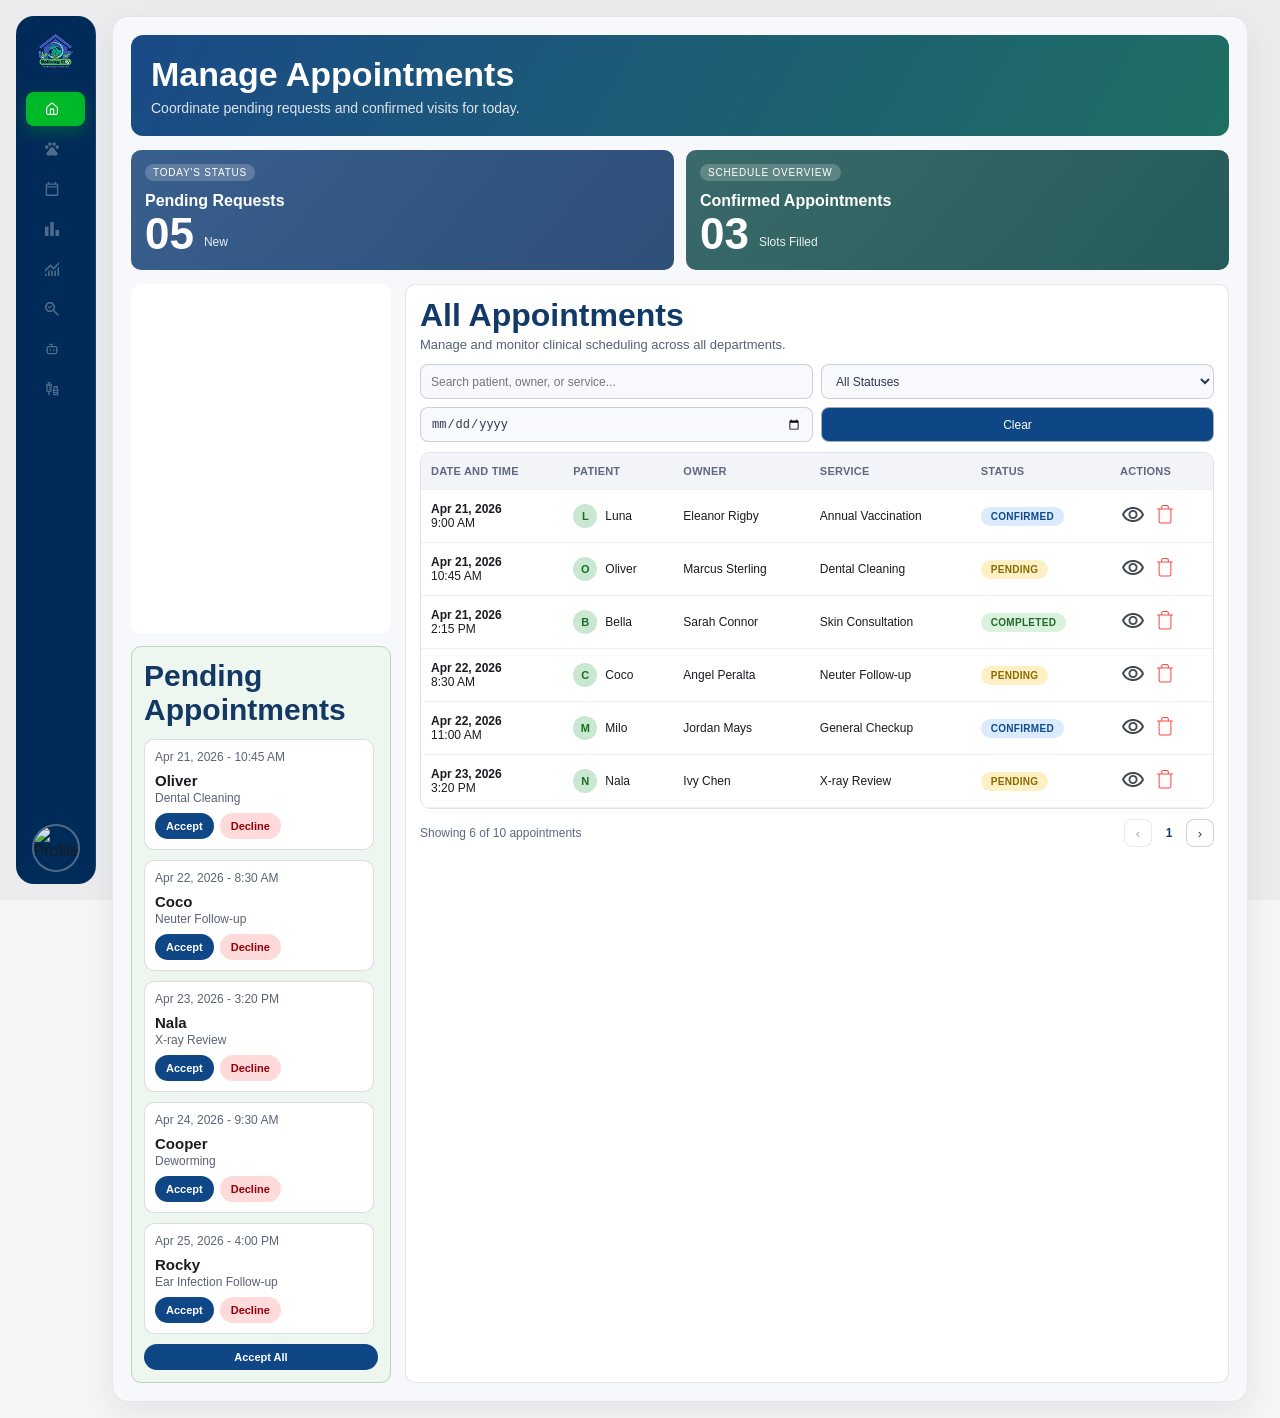
==== Vet-side/HTML/appointment.html @ c008c8a7 "new file:   Vet-side/CSS/AppointmentMNG.css 	modified:   Vet-side/CSS/index.css 	new file:   Vet-sid" ====
<!DOCTYPE html>
<html lang="en">
<head>
    <meta charset="UTF-8">
    <meta name="viewport" content="width=device-width, initial-scale=1.0">
    <title>VBETTER - Appointment Management</title>
     <link rel="stylesheet" href="/Vet-side/CSS/sideBar.css">
     <link href="https://cdn.jsdelivr.net/npm/fullcalendar@6.1.8/index.global.min.css" rel="stylesheet">
    <script src="https://cdn.jsdelivr.net/npm/fullcalendar@6.1.8/index.global.min.js"></script>
    <script src="https://cdn.jsdelivr.net/npm/chart.js"></script>
    <link rel="stylesheet" href="/Vet-side/CSS/AppointmentMNG.css">
     <script src="/Vet-side/JS/sidebar.js"></script>
   
</head>
<body>
    <div class="main-holder">
         <div class="sidebar">
            <div class="sidebar-header">
                <div class="logo"><img src="../Images/logo.png" alt="VBETTER Logo"></div>
            </div>
            <nav class="sidebar-nav">
                <a href="index.html" class="nav-item active" title="Dashboard">
                    <img src="/Vet-side/Images/home.png" class="nav-icon" alt="Dashboard-icon">
                    <span class="nav-label">Dashboard</span>
                </a>
                <a href="appointment.html" class="nav-item" title="Patients">
                    <img src="/Vet-side/Images/paw.svg" class="nav-icon" alt="Patient_record-icon">
                    <span class="nav-label">Appointment Management</span>
                </a>
                <a href="#" class="nav-item" title="Appointments">
                    <img src="/Vet-side/Images/n.svg" class="nav-icon" alt="Appointment-icon">
                    <span class="nav-label">Patient Records</span>
                </a>
                <a href="#" class="nav-item" title="Reports">
                    <img src="/Vet-side/Images/graph.svg" class="nav-icon" alt="Reports-icon">
                    <span class="nav-label">Report</span>
                </a>
                 <a href="#" class="nav-item" title="Disease_Analytics">
                    <img src="/Vet-side/Images/graph2.svg" class="nav-icon" alt="Disease Analytics-logo ">
                    <span class="nav-label">Disease Analytics</span>
                </a>
                  <a href="#" class="nav-item" title="lost_&_found">
                    <img src="/Vet-side/Images/lostandFound.svg" class="nav-icon" alt="Lost and Found-logo" >
                    <span class="nav-label">Lost And Found</span>
                </a>
                  <a href="#" class="nav-item" title="chatbot_insights">
                    <img src="/Vet-side/Images/chatbot.svg" class="nav-icon" alt="Chatbot-logo">
                    <span class="nav-label">Chatbot Management</span>
                </a>
                  <a href="#" class="nav-item" title="Mass_Vaccine">
                    <img src="/Vet-side/Images/vaccine.svg" class="nav-icon" alt="Vaccine-logo">
                    <span class="nav-label">Mass Vaccination</span>
                </a>
            </nav>
            <div class="sidebar-footer">
                <img src="https://via.placeholder.com/40" alt="Profile" class="profile-pic">
                <span class="nav-label">Mass Vaccination</span>
            </div>
        </div>
        <div class="right-content">
            <div class="header">
                <h2>Manage Appointments</h2>
                <p>Coordinate pending requests and confirmed visits for today.</p>
            </div>
            <div class="card-holder">
                <div class="pending-reqeust">
                    <p class="card-kicker">Today's Status</p>
                    <h3>Pending Requests</h3>
                    <div class="card-stat">
                        <span id="pending-count">0</span>
                        <small>New</small>
                    </div>
                </div>
                <div class="confirmed-request">
                    <p class="card-kicker">Schedule Overview</p>
                    <h3>Confirmed Appointments</h3>
                    <div class="card-stat">
                        <span id="confirmed-count">0</span>
                        <small>Slots Filled</small>
                    </div>
                </div>
            </div>
            <div class="main-content">
                <div class="left-side">
                    <div id="calendar"></div>
                    <div class="Pending-appointment">
                        <h2>Pending Appointments</h2>
                        <div class="appointment-holder" id="appt-Holder">

                        </div>
                        <div class="pending-empty" id="pending-empty" hidden>
                            <img src="/Vet-side/Images/Tech Life Dog.png" alt="No pending appointments" id="pending-empty-image">
                            <p>No pending appointments right now.</p>
                        </div>
                    <button id= "accept-butt"> Accept All</button>
                    </div>
                </div>
                <div class="right-side">
                    <div class="table-header">
                        <h2>All Appointments</h2>
                        <p>Manage and monitor clinical scheduling across all departments.</p>
                    </div>
                    <div class="side-feature">
                        <div class="search">
                            <input type="text" id="search-input" placeholder="Search patient, owner, or service...">
                            <select id="status-filter" aria-label="Filter by status">
                                <option value="all">All Statuses</option>
                                <option value="pending">Pending</option>
                                <option value="confirmed">Confirmed</option>
                                <option value="completed">Completed</option>
                                <option value="canceled">Canceled</option>
                            </select>
                            <input type="date" id="date-filter" aria-label="Filter by date">
                            <button id="clear-filters" type="button">Clear</button>
                        </div>
                    </div>
                    <div class="appointment-table-wrap">
                        <table class="appointment-table">
                            <thead>
                                <tr>
                                    <th>Date and Time</th>
                                    <th>Patient</th>
                                    <th>Owner</th>
                                    <th>Service</th>
                                    <th>Status</th>
                                    <th>Actions</th>
                                </tr>
                            </thead>
                            <tbody id="appointment-tbody"></tbody>
                        </table>
                    </div>
                    <div class="table-footer">
                        <p id="table-summary">Showing 0 appointments</p>
                        <div class="pager">
                            <button type="button" id="prev-page" aria-label="Previous page">&#8249;</button>
                            <span id="page-label">1</span>
                            <button type="button" id="next-page" aria-label="Next page">&#8250;</button>
                        </div>
                    </div>
                </div>
            </div>
        </div>
    </div>
 <div class="modal-overlay" id="modal-overlay" hidden>
        <section class="modal-shell" id="modal-shell" role="dialog" aria-modal="true" aria-labelledby="modal-title">
            <button type="button" class="modal-close" id="modal-close" aria-label="Close modal">&times;</button>
            <div id="modal-content"></div>
        </section>
    </div>
   
</body>
<script src="/Vet-side/JS/appointmentMNG.js"></script>
</html>
---- Vet-side/CSS/sideBar.css ----
:root {
    --primary-dark: #002A58;
    --primary-blue: #004080;
    --primary-light: #0E4686;
    --secondary-green: #1B6D24;
    --secondary-light-green: #00B928;
    --accent-red: #93000A;
    --accent-light-red: #FFDAD6;
    --background-light: #F3F3F9;
    --background-gray: rgba(66, 71, 80, 0.05);
    --text-primary: #1A1C20;
    --text-secondary: #424750;
    --text-tertiary: #737781;
    --border-light: rgba(195, 198, 210, 0.30);
    --white: #FFFFFF;
    --sidebar-width-collapsed: 80px;
    --sidebar-width-expanded: 160px;
    --shell-gap: 16px;
    --sidebar-main-gap: 16px;
    --transition: all 0.3s ease;
}

.sidebar.expanded ~ .mainContent {
    margin-left: calc(var(--shell-gap) + var(--sidebar-width-expanded) + var(--sidebar-main-gap));
    width: calc(100% - (var(--shell-gap) + var(--sidebar-width-expanded) + var(--sidebar-main-gap)));
}

.sidebar.expanded ~ .right-content {
    margin-left: calc(var(--sidebar-width-expanded) + var(--sidebar-main-gap));
    width: calc(100% - (var(--sidebar-width-expanded) + var(--sidebar-main-gap) + var(--shell-gap)));
}
.sidebar {
    width: var(--sidebar-width-collapsed);
    height: calc(100vh - (var(--shell-gap) * 2));
    background: var(--primary-dark);
    display: flex;
    flex-direction: column;
    justify-content: space-between;
    align-items: stretch;
    padding: 12px 10px;
    position: fixed;
    left: var(--shell-gap);
    top: var(--shell-gap);
    border-radius: 18px;
    overflow: hidden;
    border-right: 1px solid rgba(255, 255, 255, 0.1);
    transition: width 0.28s ease;
}

.sidebar.expanded {
    width: var(--sidebar-width-expanded);
}

.sidebar-header {
    width: 100%;
    display: flex;
    justify-content: center;
    margin-bottom: 14px;
}

.logo {
    width: 50px;
    height: 50px;
    border-radius: 12px;
    display: flex;
    align-items: center;
    justify-content: center;
    color: var(--white);
    font-weight: 800;
    font-size: 24px;
    
}

.sidebar-nav {
    display: flex;
    flex-direction: column;
    gap: 6px;
    flex: 1;
    justify-content: flex-start;
}

.nav-item {
    width: 100%;
    min-height: 34px;
    display: flex;
    align-items: center;
    justify-content: center;
    gap: 8px;
    border-radius: 8px;
    color: rgba(255, 255, 255, 0.7);
    cursor: pointer;
    transition: var(--transition);
    text-decoration: none;
    padding: 7px 0;
}

.sidebar.expanded .nav-item {
    justify-content: flex-start;
    padding: 7px 10px;
}

.nav-item:hover {
    background: rgba(0, 185, 40, 0.22);
    color: var(--white);
}

.nav-item.active {
    background: var(--secondary-light-green);
    color: var(--white);
    box-shadow: 0 6px 18px rgba(0, 185, 40, 0.3);
}

.nav-icon {
    width: 14px;
    height: 14px;
    stroke-width: 2;
    flex-shrink: 0;
    opacity: 0.95;
}

.nav-label {
    font-size: 11px;
    font-weight: 600;
    line-height: 1.2;
    opacity: 0;
    max-width: 0;
    overflow: hidden;
    white-space: nowrap;
    transition: opacity 0.18s ease, max-width 0.18s ease;
}

.sidebar.expanded .nav-label {
    opacity: 1;
    max-width: 140px;
}

.sidebar-footer {
    width: 100%;
    display: flex;
    justify-content: center;
}

.sidebar.expanded .sidebar-footer {
    justify-content: flex-start;
}

.profile-pic {
    width: 48px;
    height: 48px;
    border-radius: 50%;
    border: 2px solid rgba(255, 255, 255, 0.3);
    cursor: pointer;
    transition: var(--transition);
}

.profile-pic:hover {
    border-color: var(--secondary-light-green);
}

@media (max-width: 768px) {
    .sidebar {
        position: relative;
        left: 0;
        top: 0;
        width: 100%;
        height: auto;
        border-radius: 12px;
        padding: 10px 12px;
        flex-direction: row;
        align-items: center;
        gap: 10px;
    }

    .sidebar.expanded {
        width: 100%;
    }

    .sidebar-header {
        margin-bottom: 0;
        justify-content: flex-start;
    }

    .logo {
        width: 40px;
        height: 40px;
    }

    .sidebar-nav {
        flex-direction: row;
        align-items: center;
        gap: 8px;
        overflow-x: auto;
        flex: 1;
        padding-bottom: 2px;
    }

    .nav-item,
    .sidebar.expanded .nav-item {
        width: auto;
        min-width: 42px;
        min-height: 42px;
        justify-content: center;
        padding: 8px;
        border-radius: 10px;
        flex-shrink: 0;
    }

    .nav-label,
    .sidebar.expanded .nav-label {
        display: none;
        opacity: 0;
        max-width: 0;
    }

    .sidebar-footer {
        display: none;
    }

    .sidebar ~ .mainContent,
    .sidebar ~ .right-content,
    .sidebar.expanded ~ .mainContent,
    .sidebar.expanded ~ .right-content {
        margin-left: 0 !important;
        width: 100% !important;
    }
}
---- Vet-side/CSS/AppointmentMNG.css ----
* {
    margin: 0;
    padding: 0;
    box-sizing: border-box;
}

html, body {
    height: 100%;
    width: 100%;
    font-family: 'Manrope', -apple-system, BlinkMacSystemFont, 'Segoe UI', sans-serif;
    background-color: var(--background-gray);
    color: var(--text-primary);
}

body {
    overflow-x: hidden;
}

.main-holder {
    min-height: 100vh;
    display: flex;
    padding: 16px;
    gap: 16px;
}

.right-content {
    margin-left: 96px;
    width: calc(100% - 112px);
    background: #f7f8fb;
    border-radius: 16px;
    padding: 18px;
    border: 1px solid rgba(195, 198, 210, 0.35);
    box-shadow: 0 10px 30px rgba(19, 35, 61, 0.08);
}

.header {
    border-radius: 12px;
    padding: 20px;
    background: linear-gradient(120deg, #1a4a87 0%, #1f6f63 100%);
    color: #ffffff;
}

.header h2 {
    font-size: 34px;
    font-weight: 700;
    line-height: 1.15;
    margin-bottom: 6px;
}

.header p {
    color: rgba(255, 255, 255, 0.85);
    font-size: 14px;
}

.card-holder {
    margin-top: 14px;
    display: grid;
    grid-template-columns: repeat(2, minmax(220px, 1fr));
    gap: 12px;
}

.pending-reqeust,
.confirmed-request {
    border-radius: 10px;
    padding: 14px;
    min-height: 120px;
    color: #fff;
    display: flex;
    flex-direction: column;
    justify-content: space-between;
}

.pending-reqeust {
    background: linear-gradient(130deg, #395f8d 0%, #2e4f78 100%);
}

.confirmed-request {
    background: linear-gradient(130deg, #3a6a69 0%, #245c5b 100%);
}

.card-kicker {
    display: inline-block;
    border-radius: 999px;
    padding: 3px 8px;
    font-size: 10px;
    text-transform: uppercase;
    letter-spacing: 0.08em;
    background: rgba(255, 255, 255, 0.2);
    width: fit-content;
}

.pending-reqeust h3,
.confirmed-request h3 {
    font-size: 16px;
    font-weight: 600;
    margin-top: 8px;
}

.card-stat {
    display: flex;
    align-items: flex-end;
    gap: 10px;
}

.card-stat span {
    font-size: 44px;
    font-weight: 700;
    line-height: 1;
}

.card-stat small {
    font-size: 12px;
    opacity: 0.9;
    margin-bottom: 7px;
}

.main-content {
    margin-top: 14px;
    display: grid;
    grid-template-columns: minmax(280px, 0.72fr) minmax(720px, 2.28fr);
    gap: 14px;
}

.left-side,
.right-side {
    border-radius: 10px;
}

.left-side {
    display: flex;
    flex-direction: column;
    gap: 12px;
    max-width: 360px;
}

#calendar {
    background: #ffffff;
    border: 1px solid rgb(255, 254, 254);
    border-radius: 10px;
    padding: 6px;
    height: 350px;
    overflow: hidden !important;
}

.fc .fc-col-header-cell,
.fc .fc-daygrid-day {
    border-right: 1px solid rgba(195, 198, 210, 0.35);
    border-bottom: 1px solid rgba(195, 198, 210, 0.35);
    flex: 1 1 auto !important;
}

.fc .fc-toolbar-title {
    font-size: 13px;
    font-weight: 700;
}

.fc .fc-button {
    background-color: transparent !important;
    border-color: transparent !important;
}
.fc .fc-icon.fc-icon-chevron-left,
.fc .fc-icon.fc-icon-chevron-right {
    color: #0e4686 !important;
}
.fc .fc-daygrid-day-number {
    color: #273248;
}

.fc .fc-scroller,
.fc .fc-scroller-harness {
    overflow: hidden !important;
}

.fc .fc-daygrid-day-frame {
    min-height: 32px;
    padding: 2px 1px;
}

.fc .fc-daygrid-day-top {
    padding: 0px 1px;
}

.fc .fc-daygrid-day-number {
    font-size: 11px;
    padding: 0 2px;
    
}

.fc .fc-daygrid-event {
    margin-top: 1px;
    font-size: 9px;
    line-height: 1.1;
}

.fc .fc-daygrid-more-link {
    font-size: 9px;
}
.details-header{
    display: flex;
    align-items: center;
    gap: 12px;
    margin-bottom: 12px;
}
.Pending-appointment {
    background: #edf6ef;
    border: 1px solid #bdd2c2;
    border-radius: 10px;
    padding: 12px;
    min-height: 360px;
    display: flex;
    flex-direction: column;
}

.Pending-appointment h2 {
    font-size: 30px;
    color: #133863;
    margin-bottom: 12px;
}

.appointment-holder {
    display: flex;
    flex-direction: column;
    gap: 10px;
    flex: 1;
    overflow-y: auto;
    padding-right: 4px;
}

.pending-item {
    background: #ffffff;
    border: 1px solid rgba(195, 198, 210, 0.6);
    border-radius: 10px;
    padding: 10px;
}

.pending-item .time {
    color: #5b6477;
    font-size: 12px;
}

.pending-item h4 {
    font-size: 15px;
    margin: 5px 0 2px;
}

.pending-item p {
    color: #5a6273;
    font-size: 12px;
    margin-bottom: 8px;
}

.pending-actions {
    display: flex;
    gap: 6px;
}

.pending-actions button,
#accept-butt {
    border: none;
    border-radius: 999px;
    padding: 7px 11px;
    font-size: 11px;
    font-weight: 600;
    cursor: pointer;
}

.pending-actions .accept {
    background: #0e4686;
    color: #fff;
}

.pending-actions .decline {
    background: #ffdada;
    color: #93000a;
}

#accept-butt {
    margin-top: 10px;
    width: 100%;
    background: #0e4686;
    color: #fff;
}

.pending-empty {
    flex: 1;
    display: grid;
    place-items: center;
    text-align: center;
    gap: 8px;
    padding: 12px;
}

.pending-empty[hidden] {
    display: none !important;
}

.pending-empty img {
    width: min(200px, 90%);
    height: auto;
    object-fit: contain;
    opacity: 0.9;
}

.pending-empty p {
    color: #6a7388;
    font-size: 13px;
}

.right-side {
    background: #ffffff;
    border: 1px solid rgba(195, 198, 210, 0.45);
    padding: 14px;
}

.table-header h2 {
    color: #123a68;
    font-size: 40px;
    line-height: 1;
}

.table-header p {
    color: #546075;
    margin: 6px 0 12px;
    font-size: 13px;
}

.search {
    display: grid;
    grid-template-columns: 1fr 140px 140px 90px;
    gap: 8px;
    margin-bottom: 10px;
}

.search input,
.search select,
.search button {
    border: 1px solid rgba(195, 198, 210, 0.8);
    border-radius: 8px;
    min-height: 35px;
    padding: 0 10px;
    background: #f8f9fc;
    font-size: 12px;
    color: #2e3850;
}

.search button {
    background: #0e4686;
    color: #fff;
    cursor: pointer;
}

.appointment-table-wrap {
    border: 1px solid rgba(195, 198, 210, 0.5);
    border-radius: 10px;
    overflow-x: auto;
}

.appointment-table {
    width: 100%;
    border-collapse: collapse;
    min-width: 760px;
}

.appointment-table thead tr {
    background: #f2f4f8;
}

.appointment-table th,
.appointment-table td {
    text-align: left;
    padding: 12px 10px;
    border-bottom: 1px solid #eef0f4;
    font-size: 12px;
}

.appointment-table th {
    font-size: 11px;
    color: #5f6880;
    letter-spacing: 0.02em;
    text-transform: uppercase;
}

.patient-cell {
    display: flex;
    align-items: center;
    gap: 8px;
}

.patient-avatar {
    width: 24px;
    height: 24px;
    border-radius: 50%;
    background: #cae7d2;
    color: #1b6d24;
    font-weight: 700;
    display: grid;
    place-items: center;
    font-size: 11px;
}

.status-pill {
    display: inline-block;
    padding: 4px 10px;
    border-radius: 999px;
    font-size: 10px;
    text-transform: uppercase;
    letter-spacing: 0.03em;
    font-weight: 700;
}

.status-confirmed {
    background: #dceafd;
    color: #0d4a8c;
}

.status-pending {
    background: #fdf0c5;
    color: #8b6a00;
}

.status-completed {
    background: #d8f2dc;
    color: #25682d;
}

.status-canceled {
    background: #ffe3e6;
    color: #9f1119;
}

.action-buttons {
    display: flex;
    gap: 6px;
}

.action-buttons button {
    width: 26px;
    height: 26px;
    border-radius: 6px;
    border: 1px solid rgba(195, 198, 210, 0);
    background: #fff;
    cursor: pointer;
}

.action-buttons button:hover {
    background: #f2f6fb;
}

button:disabled {
    opacity: 0.45;
    cursor: not-allowed;
}

.table-footer {
    margin-top: 10px;
    display: flex;
    justify-content: space-between;
    align-items: center;
    color: #5f6880;
    font-size: 12px;
}

.pager {
    display: flex;
    gap: 7px;
    align-items: center;
}

.pager button {
    width: 28px;
    height: 28px;
    border-radius: 8px;
    border: 1px solid rgba(195, 198, 210, 0.8);
    background: #fff;
    color: #173d6b;
    cursor: pointer;
}

#page-label {
    min-width: 20px;
    text-align: center;
    font-weight: 700;
    color: #173d6b;
}

.modal-overlay {
    position: fixed;
    inset: 0;
    z-index: 1200;
    background: rgba(15, 24, 38, 0.5);
    display: grid;
    place-items: center;
    padding: 20px;
}

.modal-overlay {
    position: fixed;
    inset: 0;
    z-index: 1200;
    background: rgba(15, 24, 38, 0.5);
    display: grid;
    place-items: center;
    padding: 20px;
    visibility: visible;
    opacity: 1;
}

.modal-overlay[hidden] {
    display: none !important;
    visibility: hidden !important;
    opacity: 0 !important;
    pointer-events: none !important;
}

.modal-shell {
    width: min(980px, 100%);
    max-height: calc(100vh - 40px);
    overflow-y: auto;
    background: #ffffff;
    border-radius: 14px;
    border: 1px solid rgba(195, 198, 210, 0.55);
    box-shadow: 0 28px 60px rgba(5, 17, 37, 0.3);
    position: relative;
    padding: 20px;
}

.modal-shell.modal-md {
    width: min(760px, 100%);
}

.modal-shell.modal-sm {
    width: min(560px, 100%);
}

.modal-close {
    position: absolute;
    top: 12px;
    right: 14px;
    border: none;
    width: 28px;
    height: 28px;
    border-radius: 8px;
    background: transparent;
    font-size: 22px;
    line-height: 1;
    color: #687287;
    cursor: pointer;
}

.modal-title {
    font-size: 28px;
    color: #153e6d;
    margin-bottom: 6px;
}

.modal-subtitle {
    color: #5f6980;
    font-size: 13px;
    margin-bottom: 14px;
}

.details-top {
    display: grid;
    grid-template-columns: 1.4fr 0.75fr;
    gap: 12px;
    margin-bottom: 12px;
}

.badge {
    display: inline-flex;
    align-items: center;
    gap: 6px;
    border-radius: 999px;
    background: #e8edf5;
    color: #355074;
    font-size: 11px;
    padding: 5px 10px;
    font-weight: 700;
}

.patient-hero,
.info-panel,
.notes-panel,
.detail-action-card {
    border: 1px solid rgba(195, 198, 210, 0.45);
    border-radius: 10px;
    background: #f7f9fc;
    padding: 12px;
}

.patient-hero h3 {
    font-size: 38px;
    color: #133a68;
    margin: 8px 0 4px;
}

.muted {
    font-size: 12px;
    color: #616d83;
}

.detail-actions {
    display: grid;
    gap: 8px;
}

.btn {
    border: 1px solid transparent;
    border-radius: 8px;
    min-height: 38px;
    padding: 0 12px;
    font-size: 12px;
    font-weight: 700;
    cursor: pointer;
  
}
.btn img {
    width: 16px;
    height: 16px;
    margin-right: 6px;
}

.btn-primary {
    background: #188038;
    color: #fff;
    
}

.btn-outline {
    border-color: #ffffff;
    color: #1a3f6c;
    background: #fff;
}

.btn-danger {
    background: #be1d25;
    color: #fff;
}

.btn-soft-danger {
    border-color: #ffffff;
    color: #9f1119;
    background: #fff4f5;
}

.info-grid {
    display: grid;
    grid-template-columns: 1fr 1fr;
    gap: 10px;
    margin-bottom: 10px;
}

.info-panel h4,
.notes-panel h4 {
    color: #1a456f;
    font-size: 13px;
    margin-bottom: 8px;
}

.notes-panel {
    margin-bottom: 10px;
}

.modal-footer {
    display: flex;
    justify-content: space-between;
    align-items: center;
    gap: 8px;
}

.reschedule-layout {
    display: grid;
    grid-template-columns: 1.05fr 1fr;
    gap: 18px;
    margin: 8px 0 14px;
}

.reschedule-calendar,
.reschedule-slots {
    border: 1px solid rgba(195, 198, 210, 0.45);
    border-radius: 12px;
    padding: 14px;
    background: #ffffff;
}

.reschedule-cal-head,
.reschedule-slots-head {
    display: flex;
    justify-content: space-between;
    align-items: center;
    margin-bottom: 10px;
}

.reschedule-month {
    font-size: 14px;
    letter-spacing: 0.04em;
    color: #1f2f45;
}

.reschedule-nav {
    display: flex;
    gap: 6px;
}

.reschedule-nav button {
    width: 28px;
    height: 28px;
    border: 1px solid #d5dbe7;
    border-radius: 8px;
    background: #fff;
    color: #1c3557;
    cursor: pointer;
    font-size: 18px;
    line-height: 1;
}

.reschedule-weekdays {
    display: grid;
    grid-template-columns: repeat(7, 1fr);
    gap: 4px;
    margin-bottom: 4px;
}

.reschedule-weekdays span {
    text-align: center;
    font-size: 11px;
    font-weight: 700;
    color: #5f6b7f;
}

.reschedule-days {
    display: grid;
    grid-template-columns: repeat(7, 1fr);
    gap: 4px;
}

.day-filler,
.day-btn {
    min-height: 34px;
    border-radius: 9px;
    display: grid;
    place-items: center;
    font-size: 13px;
}

.day-filler {
    color: #b4bccb;
}

.day-btn {
    border: none;
    background: transparent;
    color: #263448;
    cursor: pointer;
}

.day-btn:hover {
    background: #edf2f9;
}

.day-btn.active {
    background: #0e4686;
    color: #ffffff;
    font-weight: 700;
}

.selected-date-card {
    margin-top: 12px;
    border: 1px solid #d5ddea;
    border-radius: 10px;
    background: #f5f7fc;
    padding: 10px 12px;
}

.selected-date-card p {
    text-transform: uppercase;
    letter-spacing: 0.03em;
    font-size: 10px;
    color: #6a758a;
    margin-bottom: 2px;
    font-weight: 500px;
    margin-bottom: 15px;
}

.selected-date-card strong {
    color: #173d6b;
    font-size: 18px;
}
.selected-date-card img{
    margin-right: 8px;
}

.reschedule-slots-head h4 {
    text-transform: uppercase;
    letter-spacing: 0.04em;
    font-size: 13px;
    color: #293a51;
}

.reschedule-slots-head span {
    color: #1f8a38;
    font-size: 13px;
    font-weight: 700;
}

.slot-grid {
    display: grid;
    grid-template-columns: repeat(2, minmax(130px, 1fr));
    gap: 10px;
    margin: 8px 0 14px;
}

.slot-btn {
    border: 1px solid #d2d9e5;
    border-radius: 10px;
    min-height: 82px;
    text-align: left;
    padding: 10px;
    background: #fff;
    cursor: pointer;
    font-size: 12px;
    position: relative;
    display: grid;
    gap: 2px;
}

.slot-label {
    color: #5d677b;
    font-size: 12px;
    font-weight: 700;
}

.slot-btn h1 {
    font-size: 24px;
    line-height: 1.08;
    color: #2c3648;
}

.slot-btn.active {
    border: 2px solid #2c9342;
    background: #dff4e2;
}

.slot-btn.active h1,
.slot-btn.active .slot-label {
    color: #1e7831;
}

.slot-btn.active::after {
    content: "\2713";
    position: absolute;
    top: 8px;
    right: 8px;
    color: #1e7831;
    font-weight: 900;
    font-size: 12px;
}

.confirm-content {
    max-width: 520px;
    margin: 0 auto;
}

.confirm-icon {
    font-size: 46px;
    color: #20a246;
    text-align: center;
}

.confirm-title {
    text-align: center;
    color: #1b8a39;
    font-size: 36px;
    margin: 8px 0;
}

.confirm-text {
    text-align: center;
    color: #516076;
    margin-bottom: 12px;
}

.textarea {
    width: 100%;
    min-height: 86px;
    border: 1px solid #ccd5e3;
    border-radius: 8px;
    padding: 10px;
    resize: vertical;
    margin: 8px 0 12px;
}

.danger-card {
    background: #f7f8fa;
    border: 1px solid #d8dee8;
    border-radius: 10px;
    padding: 10px;
    margin-bottom: 10px;
}

.two-actions {
    display: flex;
    justify-content: flex-end;
    gap: 8px;
}

@media (max-width: 1400px) {
    .main-content {
        grid-template-columns: minmax(260px, 0.7fr) minmax(620px, 2.3fr);
    }
}

@media (max-width: 1280px) {
    .table-header h2 {
        font-size: 32px;
    }

    .search {
        grid-template-columns: 1fr 1fr;
    }
}

@media (max-width: 1024px) {
    .right-content {
        margin-left: 0;
        width: 100%;
        padding: 12px;
    }

    .main-content {
        grid-template-columns: 1fr;
    }

    .left-side {
        max-width: none;
    }

    .details-top,
    .info-grid,
    .reschedule-layout,
    .slot-grid {
        grid-template-columns: 1fr;
    }

    .header h2 {
        font-size: 28px;
    }
}

@media (max-width: 768px) {
    .main-holder {
        padding: 8px;
    }

    .card-holder {
        grid-template-columns: 1fr;
    }

    .search {
        grid-template-columns: 1fr;
    }

    .table-header h2 {
        font-size: 26px;
    }
}
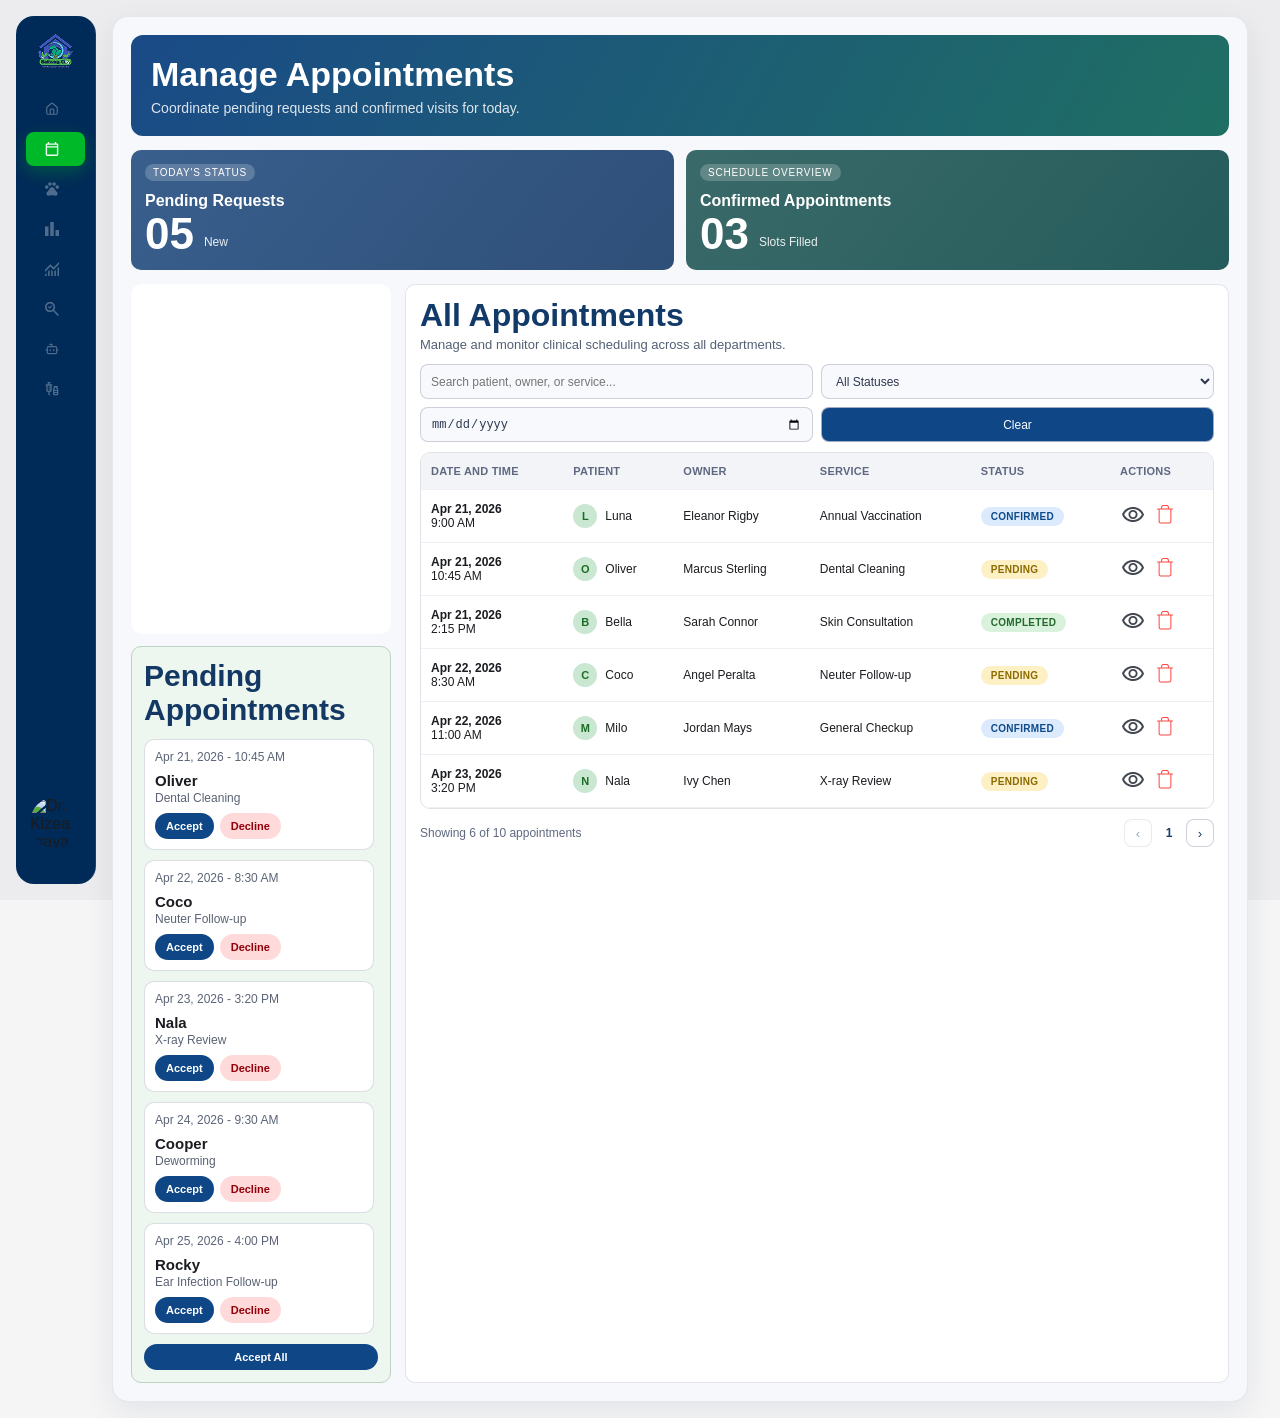
==== commit 585ea9b7: "modified:   Vet-side/CSS/ChatbotManagement.css 	new file:   Vet-side/CSS/diasesAnalytics.css 	new fi" ====
--- a/Vet-side/HTML/appointment.html
+++ b/Vet-side/HTML/appointment.html
@@ -20,15 +20,15 @@
             </div>
             <nav class="sidebar-nav">
                 <a href="index.html" class="nav-item active" title="Dashboard">
-                    <img src="/Vet-side/Images/home.png" class="nav-icon" alt="Dashboard-icon">
+                    <img src="/Vet-side/Images/home-notactive.svg" class="nav-icon" alt="Dashboard-icon">
                     <span class="nav-label">Dashboard</span>
                 </a>
                 <a href="appointment.html" class="nav-item" title="Patients">
-                    <img src="/Vet-side/Images/paw.svg" class="nav-icon" alt="Patient_record-icon">
+                    <img src="/Vet-side/Images/calendar-active.svg" class="nav-icon" alt="Patient_record-icon">
                     <span class="nav-label">Appointment Management</span>
                 </a>
-                <a href="#" class="nav-item" title="Appointments">
-                    <img src="/Vet-side/Images/n.svg" class="nav-icon" alt="Appointment-icon">
+                <a href="patientRecords.html" class="nav-item" title="Appointments">
+                    <img src="/Vet-side/Images/paw.svg" class="nav-icon" alt="Appointment-icon">
                     <span class="nav-label">Patient Records</span>
                 </a>
                 <a href="#" class="nav-item" title="Reports">
--- a/Vet-side/CSS/sideBar.css
+++ b/Vet-side/CSS/sideBar.css
@@ -29,6 +29,11 @@
     margin-left: calc(var(--sidebar-width-expanded) + var(--sidebar-main-gap));
     width: calc(100% - (var(--sidebar-width-expanded) + var(--sidebar-main-gap) + var(--shell-gap)));
 }
+
+.sidebar.expanded ~ .right-side {
+    margin-left: calc(var(--sidebar-width-expanded) + var(--sidebar-main-gap));
+    width: calc(100% - (var(--sidebar-width-expanded) + var(--sidebar-main-gap) + var(--shell-gap)));
+}
 .sidebar {
     width: var(--sidebar-width-collapsed);
     height: calc(100vh - (var(--shell-gap) * 2));
@@ -47,6 +52,16 @@
     transition: width 0.28s ease;
 }
 
+.mainContent,
+.right-content,
+.right-side,
+.content-holder,
+.lf-main,
+.da-main,
+.mass-vacc-main {
+    transition: margin-left 0.28s ease, width 0.28s ease;
+}
+
 .sidebar.expanded {
     width: var(--sidebar-width-expanded);
 }
@@ -55,7 +70,30 @@
     width: 100%;
     display: flex;
     justify-content: center;
+    align-items: center;
+    gap: 8px;
     margin-bottom: 14px;
+}
+
+.sidebar-toggle {
+    display: none;
+    align-items: center;
+    justify-content: center;
+    border: 1px solid rgba(255, 255, 255, 0.28);
+    background: rgba(255, 255, 255, 0.06);
+    color: var(--white);
+    width: 34px;
+    height: 34px;
+    border-radius: 10px;
+    cursor: pointer;
+    font-size: 17px;
+    line-height: 1;
+    transition: background 0.2s ease, border-color 0.2s ease;
+}
+
+.sidebar-toggle:hover {
+    background: rgba(255, 255, 255, 0.14);
+    border-color: rgba(255, 255, 255, 0.46);
 }
 
 .logo {
@@ -138,10 +176,83 @@
     width: 100%;
     display: flex;
     justify-content: center;
+    padding-bottom: 6px;
 }
 
 .sidebar.expanded .sidebar-footer {
+    justify-content: stretch;
+}
+
+.sidebar-profile-card {
+    width: 50px;
+    min-height: 50px;
+    border-radius: 0 0 24px 24px;
+    display: flex;
+    align-items: center;
+    justify-content: center;
+    gap: 0;
+    overflow: hidden;
+    border: none;
+    background: transparent;
+    padding: 14px 0 18px;
+    transition: background 0.28s ease, border-color 0.28s ease, gap 0.28s ease, padding 0.28s ease;
+    cursor: pointer;
+}
+
+.sidebar.expanded .sidebar-profile-card {
+    width: 100%;
+    min-height: 51px;
+    border-radius: 16px;
     justify-content: flex-start;
+    gap: 10px;
+    padding: 10px;
+    background: #0f9540;
+    border-color: #39d263;
+    border: 1px solid #39d263;
+}
+
+.sidebar-profile-avatar {
+    width: 51px;
+    height: 51px;
+    border-radius: 50%;
+    object-fit: cover;
+    flex-shrink: 0;
+}
+
+.sidebar.expanded .sidebar-profile-avatar {
+    width: 48px;
+    height: 48px;
+    border: 0;
+}
+
+.sidebar-profile-meta {
+    display: none;
+    min-width: 0;
+    color: #ffffff;
+}
+
+.sidebar.expanded .sidebar-profile-meta {
+    display: flex;
+    flex-direction: column;
+}
+
+.sidebar-profile-name {
+    font-size: 8px;
+    font-weight: 700;
+    white-space: nowrap;
+}
+
+.sidebar.expanded .sidebar-profile-name {
+    font-size: 12px;
+}
+
+.sidebar-profile-role {
+    font-size: 7px;
+    opacity: 0.94;
+}
+
+.sidebar.expanded .sidebar-profile-role {
+    font-size: 10px;
 }
 
 .profile-pic {
@@ -180,6 +291,12 @@
         justify-content: flex-start;
     }
 
+    .sidebar-toggle {
+        display: inline-flex;
+        width: 36px;
+        height: 36px;
+    }
+
     .logo {
         width: 40px;
         height: 40px;
@@ -218,8 +335,10 @@
 
     .sidebar ~ .mainContent,
     .sidebar ~ .right-content,
+    .sidebar ~ .right-side,
     .sidebar.expanded ~ .mainContent,
-    .sidebar.expanded ~ .right-content {
+    .sidebar.expanded ~ .right-content,
+    .sidebar.expanded ~ .right-side {
         margin-left: 0 !important;
         width: 100% !important;
     }
